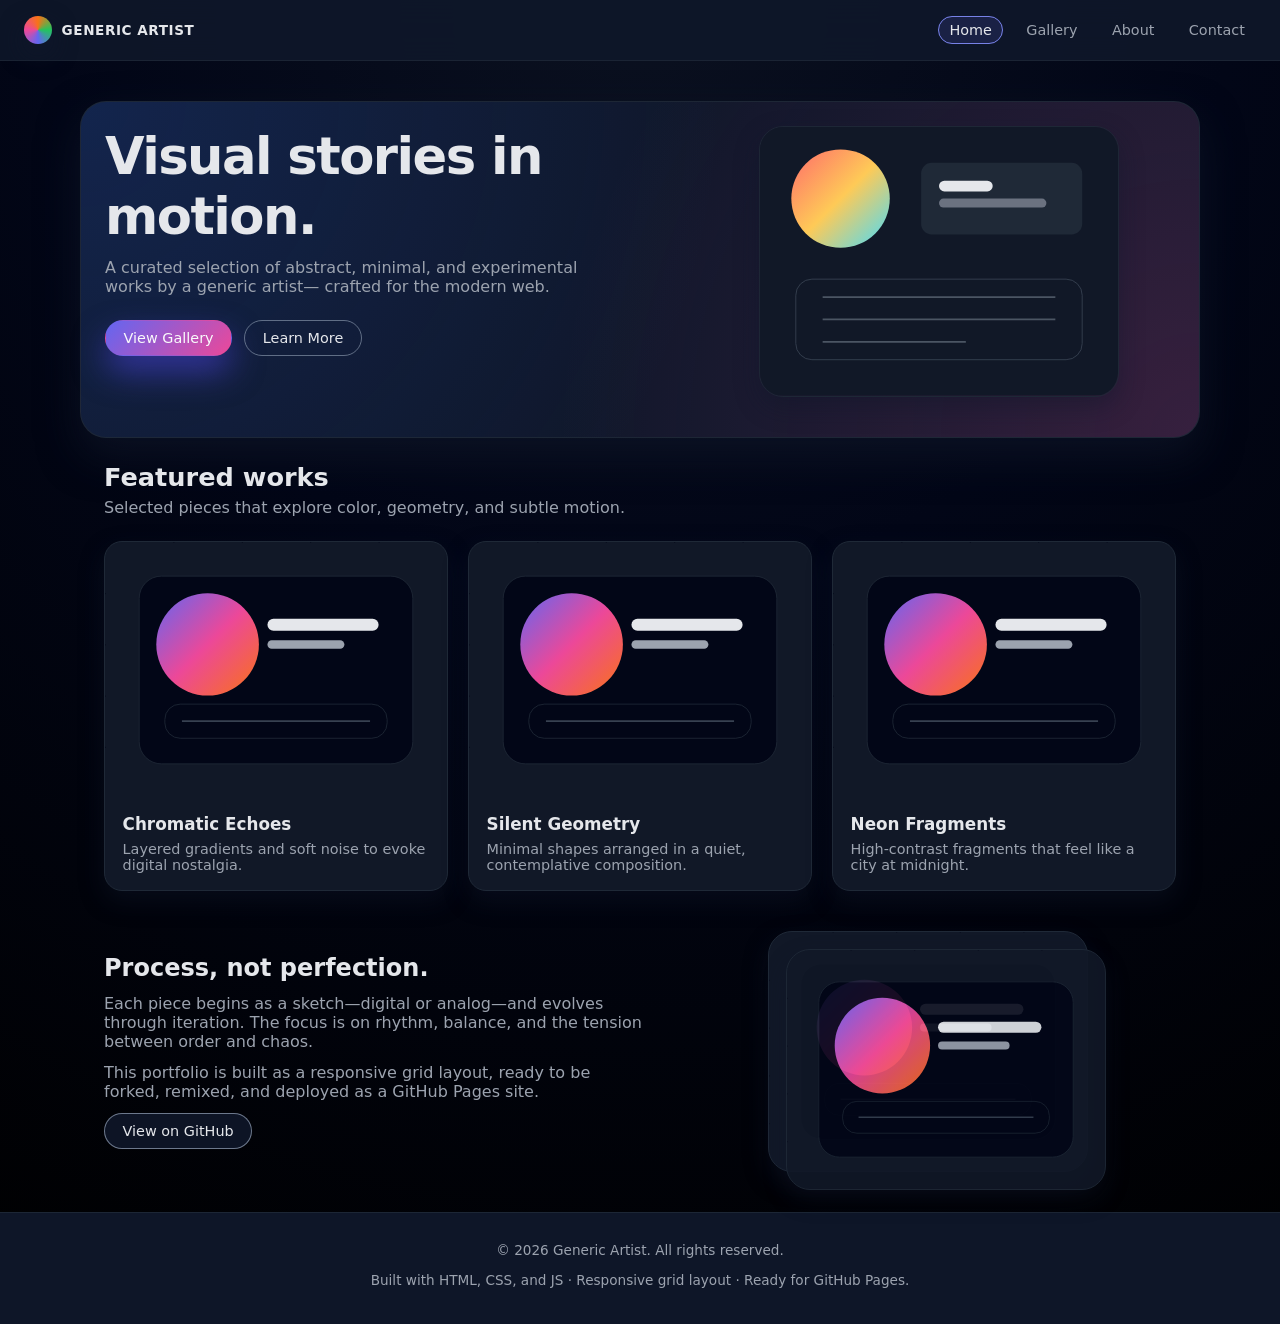
==== responsive-grid-layout/artist-portfolio/index.html @ 162f3e60 "update" ====
<!DOCTYPE html>
<html lang="en">
<head>
  <meta charset="UTF-8" />
  <title>Artist Portfolio – Home</title>
  <meta name="viewport" content="width=device-width, initial-scale=1" />
  <meta name="description" content="Premium responsive portfolio for a generic artist." />
  <link rel="stylesheet" href="css/style.css" />
</head>
<body>
  <header class="site-header">
    <div class="logo">
      <span class="logo-mark"></span>
      <span class="logo-text">Generic Artist</span>
    </div>
    <button class="nav-toggle" aria-label="Toggle navigation">
      <span></span><span></span>
    </button>
    <nav class="site-nav">
      <a href="index.html" class="active">Home</a>
      <a href="gallery.html">Gallery</a>
      <a href="about.html">About</a>
      <a href="contact.html">Contact</a>
    </nav>
  </header>

  <main>
    <section class="hero">
      <div class="hero-content">
        <h1>Visual stories in motion.</h1>
        <p>
          A curated selection of abstract, minimal, and experimental works by a generic artist—
          crafted for the modern web.
        </p>
        <div class="hero-actions">
          <a href="gallery.html" class="btn primary">View Gallery</a>
          <a href="about.html" class="btn ghost">Learn More</a>
        </div>
      </div>
      <div class="hero-media">
        <!-- SVG hero placeholder -->
        <svg viewBox="0 0 400 300" xmlns="http://www.w3.org/2000/svg" class="hero-svg">
          <defs>
            <linearGradient id="gradHero" x1="0" y1="0" x2="1" y2="1">
              <stop offset="0%" stop-color="#ff6b6b" />
              <stop offset="50%" stop-color="#feca57" />
              <stop offset="100%" stop-color="#48dbfb" />
            </linearGradient>
          </defs>
          <rect x="0" y="0" width="400" height="300" fill="#111827" />
          <circle cx="90" cy="80" r="55" fill="url(#gradHero)" />
          <rect x="180" y="40" width="180" height="80" rx="12" fill="#1f2937" />
          <rect x="200" y="60" width="60" height="12" rx="6" fill="#e5e7eb" />
          <rect x="200" y="80" width="120" height="10" rx="5" fill="#6b7280" />
          <rect x="40" y="170" width="320" height="90" rx="18" fill="#111827" stroke="#374151" />
          <line x1="70" y1="190" x2="330" y2="190" stroke="#4b5563" stroke-width="2" />
          <line x1="70" y1="215" x2="330" y2="215" stroke="#4b5563" stroke-width="2" />
          <line x1="70" y1="240" x2="230" y2="240" stroke="#4b5563" stroke-width="2" />
        </svg>
      </div>
    </section>

    <section class="section featured">
      <div class="section-header">
        <h2>Featured works</h2>
        <p>Selected pieces that explore color, geometry, and subtle motion.</p>
      </div>
      <div class="grid grid-featured">
        <article class="card artwork-card">
          <div class="card-media">
            <img src="assets/placeholder.svg" alt="Artwork placeholder" />
          </div>
          <div class="card-body">
            <h3>Chromatic Echoes</h3>
            <p>Layered gradients and soft noise to evoke digital nostalgia.</p>
          </div>
        </article>
        <article class="card artwork-card">
          <div class="card-media">
            <img src="assets/placeholder.svg" alt="Artwork placeholder" />
          </div>
          <div class="card-body">
            <h3>Silent Geometry</h3>
            <p>Minimal shapes arranged in a quiet, contemplative composition.</p>
          </div>
        </article>
        <article class="card artwork-card">
          <div class="card-media">
            <img src="assets/placeholder.svg" alt="Artwork placeholder" />
          </div>
          <div class="card-body">
            <h3>Neon Fragments</h3>
            <p>High-contrast fragments that feel like a city at midnight.</p>
          </div>
        </article>
      </div>
    </section>

    <section class="section split">
      <div class="split-text">
        <h2>Process, not perfection.</h2>
        <p>
          Each piece begins as a sketch—digital or analog—and evolves through iteration.
          The focus is on rhythm, balance, and the tension between order and chaos.
        </p>
        <p>
          This portfolio is built as a responsive grid layout, ready to be forked, remixed,
          and deployed as a GitHub Pages site.
        </p>
        <a href="https://github.com" target="_blank" rel="noopener" class="btn secondary">
          View on GitHub
        </a>
      </div>
      <div class="split-media">
        <div class="stacked-cards">
          <div class="stack-card">
            <img src="assets/placeholder.svg" alt="Process sketch placeholder" />
          </div>
          <div class="stack-card offset">
            <img src="assets/placeholder.svg" alt="Process sketch placeholder" />
          </div>
        </div>
      </div>
    </section>
  </main>

  <footer class="site-footer">
    <p>© <span id="year"></span> Generic Artist. All rights reserved.</p>
    <p class="footer-meta">Built with HTML, CSS, and JS · Responsive grid layout · Ready for GitHub Pages.</p>
  </footer>

  <script src="js/script.js"></script>
</body>
</html>
---- responsive-grid-layout/artist-portfolio/css/style.css ----
:root {
  --bg: #020617;
  --bg-elevated: #0f172a;
  --bg-soft: #111827;
  --border-soft: #1f2937;
  --text: #e5e7eb;
  --text-muted: #9ca3af;
  --accent: #6366f1;
  --accent-soft: rgba(99, 102, 241, 0.15);
  --accent-strong: #ec4899;
  --danger: #ef4444;
  --radius-lg: 18px;
  --radius-md: 12px;
  --radius-sm: 8px;
  --shadow-soft: 0 18px 40px rgba(15, 23, 42, 0.65);
  --shadow-subtle: 0 10px 24px rgba(15, 23, 42, 0.45);
  --transition-fast: 160ms ease-out;
  --transition-med: 220ms ease-out;
  --max-width: 1120px;
}

*,
*::before,
*::after {
  box-sizing: border-box;
}

html,
body {
  margin: 0;
  padding: 0;
  font-family: system-ui, -apple-system, BlinkMacSystemFont, "SF Pro Text", "Segoe UI",
    sans-serif;
  background: radial-gradient(circle at top, #0b1120 0, #020617 40%, #000 100%);
  color: var(--text);
}

body {
  min-height: 100vh;
  display: flex;
  flex-direction: column;
}

/* Layout */

.site-header {
  position: sticky;
  top: 0;
  z-index: 20;
  display: flex;
  align-items: center;
  justify-content: space-between;
  padding: 1rem 1.5rem;
  background: rgba(15, 23, 42, 0.92);
  backdrop-filter: blur(16px);
  border-bottom: 1px solid rgba(31, 41, 55, 0.8);
}

.logo {
  display: inline-flex;
  align-items: center;
  gap: 0.6rem;
}

.logo-mark {
  width: 28px;
  height: 28px;
  border-radius: 999px;
  background: conic-gradient(from 180deg, #6366f1, #ec4899, #f97316, #22c55e, #6366f1);
  box-shadow: 0 0 0 1px rgba(15, 23, 42, 0.9), 0 10px 24px rgba(15, 23, 42, 0.9);
}

.logo-text {
  font-weight: 600;
  letter-spacing: 0.04em;
  text-transform: uppercase;
  font-size: 0.85rem;
  color: var(--text);
}

.site-nav {
  display: flex;
  align-items: center;
  gap: 0.75rem;
}

.site-nav a {
  position: relative;
  font-size: 0.9rem;
  color: var(--text-muted);
  text-decoration: none;
  padding: 0.35rem 0.7rem;
  border-radius: 999px;
  transition: color var(--transition-fast), background var(--transition-fast),
    transform var(--transition-fast);
}

.site-nav a::after {
  content: "";
  position: absolute;
  inset: 0;
  border-radius: inherit;
  border: 1px solid transparent;
  transition: border-color var(--transition-fast), opacity var(--transition-fast);
  opacity: 0;
}

.site-nav a:hover {
  color: var(--text);
  background: rgba(15, 23, 42, 0.9);
  transform: translateY(-1px);
}

.site-nav a:hover::after {
  border-color: rgba(148, 163, 184, 0.6);
  opacity: 1;
}

.site-nav a.active {
  color: var(--text);
  background: var(--accent-soft);
}

.site-nav a.active::after {
  border-color: rgba(129, 140, 248, 0.9);
  opacity: 1;
}

.nav-toggle {
  display: none;
  border: none;
  background: transparent;
  padding: 0.4rem;
  border-radius: 999px;
  cursor: pointer;
}

.nav-toggle span {
  display: block;
  width: 18px;
  height: 2px;
  border-radius: 999px;
  background: var(--text);
  margin: 3px 0;
}

/* Hero */

main {
  flex: 1;
}

.hero {
  max-width: var(--max-width);
  margin: 2.5rem auto 1.5rem;
  padding: 1.5rem 1.5rem 2.5rem;
  display: grid;
  grid-template-columns: minmax(0, 1.2fr) minmax(0, 1fr);
  gap: 2rem;
  background: radial-gradient(circle at top left, rgba(37, 99, 235, 0.18), transparent 55%),
    radial-gradient(circle at bottom right, rgba(236, 72, 153, 0.18), transparent 55%),
    var(--bg-elevated);
  border-radius: 26px;
  box-shadow: var(--shadow-soft);
  border: 1px solid rgba(31, 41, 55, 0.9);
}

.hero-content h1 {
  font-size: clamp(2.4rem, 3vw + 1.4rem, 3.2rem);
  letter-spacing: -0.03em;
  margin: 0 0 0.75rem;
}

.hero-content p {
  margin: 0 0 1.5rem;
  color: var(--text-muted);
  max-width: 32rem;
}

.hero-actions {
  display: flex;
  flex-wrap: wrap;
  gap: 0.75rem;
}

.hero-media {
  display: flex;
  align-items: center;
  justify-content: center;
}

.hero-svg {
  width: 100%;
  max-width: 360px;
  border-radius: 24px;
  box-shadow: var(--shadow-subtle);
  border: 1px solid rgba(31, 41, 55, 0.9);
}

/* Sections */

.section {
  max-width: var(--max-width);
  margin: 0 auto 2.5rem;
  padding: 0 1.5rem;
}

.section-header {
  display: flex;
  flex-direction: column;
  gap: 0.4rem;
  margin-bottom: 1.5rem;
}

.section-header h1,
.section-header h2 {
  margin: 0;
  font-size: 1.6rem;
}

.section-header p {
  margin: 0;
  color: var(--text-muted);
}

/* Grid */

.grid {
  display: grid;
  gap: 1.25rem;
}

.grid-featured {
  grid-template-columns: repeat(auto-fit, minmax(220px, 1fr));
}

.gallery-grid {
  grid-template-columns: repeat(auto-fit, minmax(220px, 1fr));
}

.contact-grid {
  grid-template-columns: minmax(0, 1.1fr) minmax(0, 1fr);
  align-items: flex-start;
}

/* Cards */

.card {
  background: var(--bg-soft);
  border-radius: var(--radius-lg);
  border: 1px solid var(--border-soft);
  box-shadow: var(--shadow-subtle);
  overflow: hidden;
  display: flex;
  flex-direction: column;
  transition: transform var(--transition-med), box-shadow var(--transition-med),
    border-color var(--transition-med), background var(--transition-med);
}

.card-media img,
.card-media svg {
  display: block;
  width: 100%;
  height: auto;
}

.card-body {
  padding: 1rem 1.1rem 1.1rem;
}

.card-body h3 {
  margin: 0 0 0.4rem;
  font-size: 1.05rem;
}

.card-body p {
  margin: 0;
  color: var(--text-muted);
  font-size: 0.9rem;
}

.artwork-card:hover {
  transform: translateY(-4px);
  box-shadow: 0 20px 40px rgba(15, 23, 42, 0.8);
  border-color: rgba(129, 140, 248, 0.7);
  background: radial-gradient(circle at top, rgba(37, 99, 235, 0.18), var(--bg-soft));
}

/* Split layout */

.split {
  max-width: var(--max-width);
  margin: 0 auto 2.5rem;
  padding: 0 1.5rem;
  display: grid;
  grid-template-columns: minmax(0, 1.1fr) minmax(0, 1fr);
  gap: 2rem;
  align-items: center;
}

.split-text h2,
.split-text h1 {
  margin-top: 0;
  margin-bottom: 0.75rem;
}

.split-text p {
  margin: 0 0 0.75rem;
  color: var(--text-muted);
}

.split-media {
  display: flex;
  justify-content: center;
}

.stacked-cards {
  position: relative;
  width: 100%;
  max-width: 320px;
}

.stack-card {
  background: var(--bg-soft);
  border-radius: 24px;
  border: 1px solid var(--border-soft);
  box-shadow: var(--shadow-subtle);
  overflow: hidden;
}

.stack-card img {
  width: 100%;
  display: block;
}

.stack-card.offset {
  position: absolute;
  inset: 0;
  transform: translate(18px, 18px);
  opacity: 0.9;
}

/* About */

.about-section {
  margin-top: 2.5rem;
}

.avatar-svg {
  width: 100%;
  max-width: 260px;
  border-radius: 24px;
  box-shadow: var(--shadow-subtle);
  border: 1px solid rgba(31, 41, 55, 0.9);
}

.about-grid {
  margin-top: 1.5rem;
  display: grid;
  grid-template-columns: repeat(auto-fit, minmax(180px, 1fr));
  gap: 1rem;
}

.about-card {
  background: var(--bg-soft);
  border-radius: var(--radius-md);
  border: 1px solid var(--border-soft);
  padding: 0.9rem 1rem;
}

.about-card h3 {
  margin: 0 0 0.4rem;
  font-size: 0.95rem;
}

.about-card p {
  margin: 0;
  color: var(--text-muted);
  font-size: 0.88rem;
}

/* Contact */

.contact-section {
  margin-top: 2.5rem;
}

.contact-card {
  background: var(--bg-soft);
  border-radius: var(--radius-lg);
  border: 1px solid var(--border-soft);
  padding: 1.2rem 1.3rem;
  box-shadow: var(--shadow-subtle);
}

.contact-card p {
  margin: 0 0 0.75rem;
  color: var(--text-muted);
}

.contact-meta {
  list-style: none;
  padding: 0;
  margin: 0.75rem 0 0;
  font-size: 0.9rem;
}

.contact-meta li {
  margin-bottom: 0.35rem;
}

.contact-form-card {
  background: var(--bg-soft);
  border-radius: var(--radius-lg);
  border: 1px solid var(--border-soft);
  padding: 1.2rem 1.3rem;
  box-shadow: var(--shadow-subtle);
}

.contact-form {
  display: flex;
  flex-direction: column;
  gap: 0.75rem;
}

.form-row {
  display: flex;
  flex-direction: column;
  gap: 0.25rem;
}

.form-row label {
  font-size: 0.85rem;
  color: var(--text-muted);
}

.form-row input,
.form-row textarea {
  border-radius: var(--radius-md);
  border: 1px solid rgba(31, 41, 55, 0.9);
  background: #020617;
  color: var(--text);
  padding: 0.55rem 0.7rem;
  font-size: 0.9rem;
  outline: none;
  transition: border-color var(--transition-fast), box-shadow var(--transition-fast),
    background var(--transition-fast);
}

.form-row input::placeholder,
.form-row textarea::placeholder {
  color: #4b5563;
}

.form-row input:focus,
.form-row textarea:focus {
  border-color: rgba(129, 140, 248, 0.9);
  box-shadow: 0 0 0 1px rgba(129, 140, 248, 0.7);
  background: #020617;
}

.form-note {
  margin: 0.4rem 0 0;
  font-size: 0.8rem;
  color: var(--text-muted);
}

.form-status {
  margin: 0.3rem 0 0;
  font-size: 0.85rem;
}

/* Buttons */

.btn {
  display: inline-flex;
  align-items: center;
  justify-content: center;
  gap: 0.35rem;
  padding: 0.55rem 1.1rem;
  border-radius: 999px;
  border: 1px solid transparent;
  font-size: 0.9rem;
  font-weight: 500;
  cursor: pointer;
  text-decoration: none;
  transition: background var(--transition-med), color var(--transition-med),
    box-shadow var(--transition-med), transform var(--transition-med), border-color var(--transition-med);
}

.btn.primary {
  background: linear-gradient(135deg, #6366f1, #ec4899);
  color: #f9fafb;
  box-shadow: 0 16px 32px rgba(79, 70, 229, 0.55);
}

.btn.primary:hover {
  transform: translateY(-1px);
  box-shadow: 0 20px 40px rgba(79, 70, 229, 0.7);
}

.btn.secondary {
  background: rgba(15, 23, 42, 0.9);
  color: var(--text);
  border-color: rgba(148, 163, 184, 0.7);
}

.btn.secondary:hover {
  background: rgba(15, 23, 42, 1);
  transform: translateY(-1px);
}

.btn.ghost {
  background: transparent;
  color: var(--text);
  border-color: rgba(148, 163, 184, 0.6);
}

.btn.ghost:hover {
  background: rgba(15, 23, 42, 0.9);
}

/* Footer */

.site-footer {
  border-top: 1px solid rgba(31, 41, 55, 0.9);
  padding: 1rem 1.5rem 1.4rem;
  font-size: 0.85rem;
  color: var(--text-muted);
  text-align: center;
  background: rgba(15, 23, 42, 0.96);
}

.footer-meta {
  margin-top: 0.3rem;
}

/* Responsive */

@media (max-width: 900px) {
  .hero {
    grid-template-columns: minmax(0, 1fr);
  }

  .split {
    grid-template-columns: minmax(0, 1fr);
  }

  .contact-grid {
    grid-template-columns: minmax(0, 1fr);
  }

  .hero-media {
    order: -1;
  }
}

@media (max-width: 720px) {
  .site-header {
    padding-inline: 1rem;
  }

  .nav-toggle {
    display: inline-flex;
  }

  .site-nav {
    position: absolute;
    inset-inline: 0;
    top: 100%;
    padding: 0.5rem 1rem 0.75rem;
    background: rgba(15, 23, 42, 0.98);
    border-bottom: 1px solid rgba(31, 41, 55, 0.9);
    display: none;
    flex-direction: column;
    gap: 0.25rem;
  }

  .site-nav.open {
    display: flex;
  }

  .hero,
  .section,
  .split {
    padding-inline: 1rem;
  }
}

@media (max-width: 480px) {
  .hero {
    margin-top: 1.5rem;
    padding: 1.1rem 1rem 1.7rem;
  }

  .card-body {
    padding-inline: 0.9rem;
  }
}
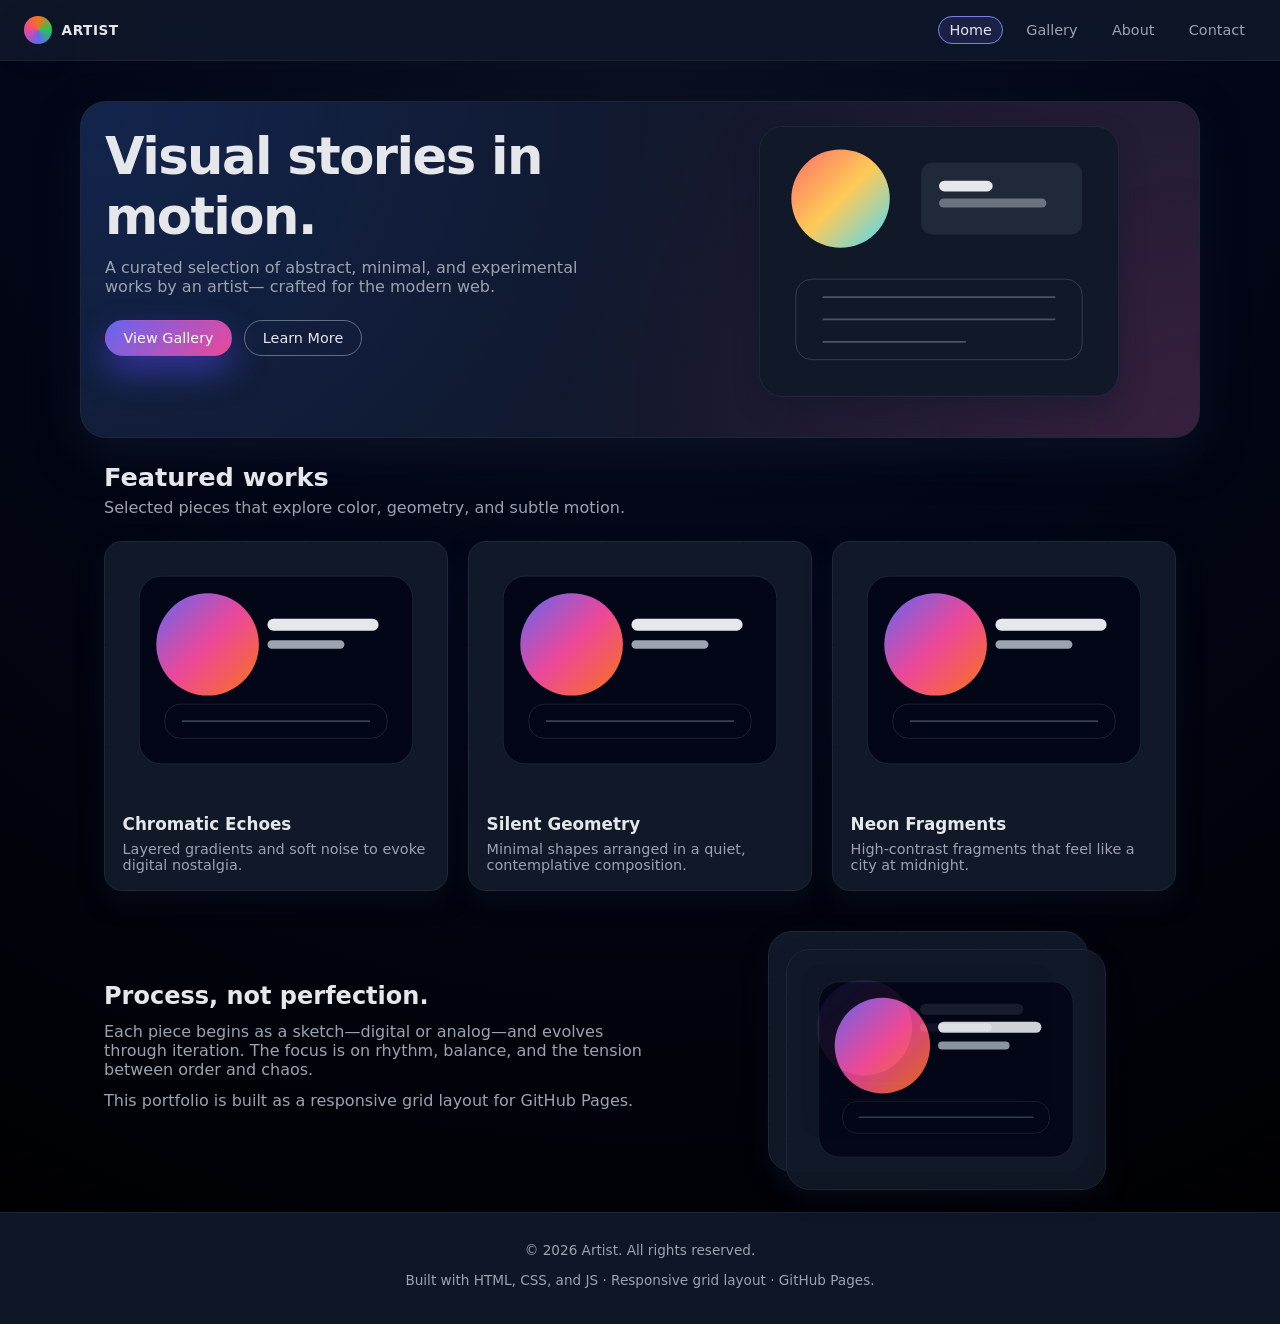
==== commit 032846be: "changes" ====
--- a/responsive-grid-layout/artist-portfolio/index.html
+++ b/responsive-grid-layout/artist-portfolio/index.html
@@ -4,14 +4,14 @@
   <meta charset="UTF-8" />
   <title>Artist Portfolio – Home</title>
   <meta name="viewport" content="width=device-width, initial-scale=1" />
-  <meta name="description" content="Premium responsive portfolio for a generic artist." />
+  <meta name="description" content="Premium responsive portfolio for a artist." />
   <link rel="stylesheet" href="css/style.css" />
 </head>
 <body>
   <header class="site-header">
     <div class="logo">
       <span class="logo-mark"></span>
-      <span class="logo-text">Generic Artist</span>
+      <span class="logo-text">Artist</span>
     </div>
     <button class="nav-toggle" aria-label="Toggle navigation">
       <span></span><span></span>
@@ -29,7 +29,7 @@
       <div class="hero-content">
         <h1>Visual stories in motion.</h1>
         <p>
-          A curated selection of abstract, minimal, and experimental works by a generic artist—
+          A curated selection of abstract, minimal, and experimental works by an artist—
           crafted for the modern web.
         </p>
         <div class="hero-actions">
@@ -104,12 +104,8 @@
           The focus is on rhythm, balance, and the tension between order and chaos.
         </p>
         <p>
-          This portfolio is built as a responsive grid layout, ready to be forked, remixed,
-          and deployed as a GitHub Pages site.
+          This portfolio is built as a responsive grid layout for GitHub Pages.
         </p>
-        <a href="https://github.com" target="_blank" rel="noopener" class="btn secondary">
-          View on GitHub
-        </a>
       </div>
       <div class="split-media">
         <div class="stacked-cards">
@@ -125,8 +121,8 @@
   </main>
 
   <footer class="site-footer">
-    <p>© <span id="year"></span> Generic Artist. All rights reserved.</p>
-    <p class="footer-meta">Built with HTML, CSS, and JS · Responsive grid layout · Ready for GitHub Pages.</p>
+    <p>© <span id="year"></span> Artist. All rights reserved.</p>
+    <p class="footer-meta">Built with HTML, CSS, and JS · Responsive grid layout · GitHub Pages.</p>
   </footer>
 
   <script src="js/script.js"></script>
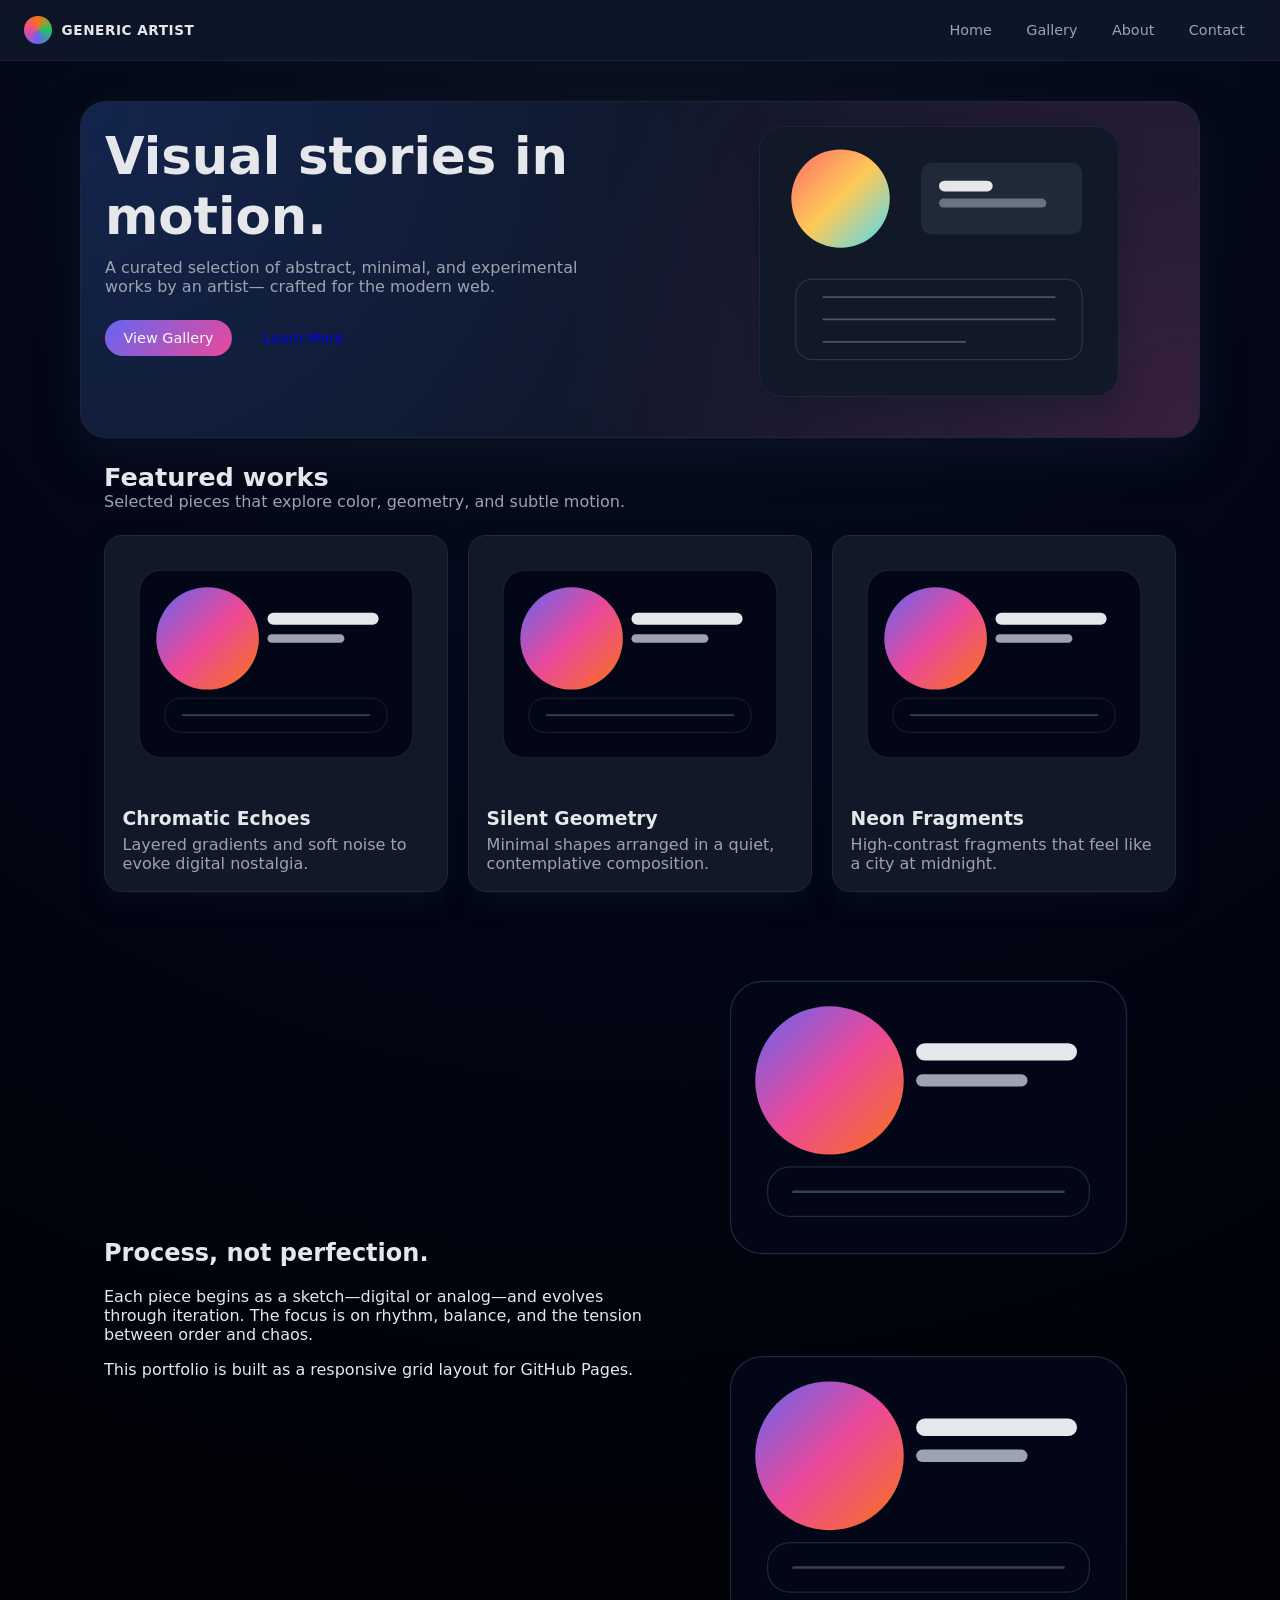
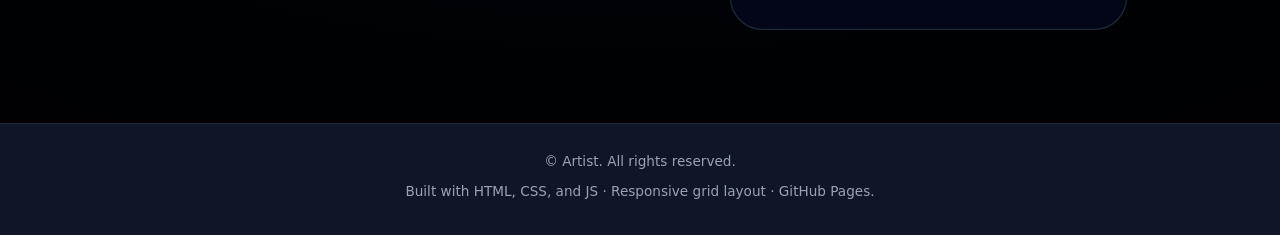
==== commit 265882b6: "update" ====
--- a/responsive-grid-layout/artist-portfolio/index.html
+++ b/responsive-grid-layout/artist-portfolio/index.html
@@ -8,21 +8,26 @@
   <link rel="stylesheet" href="css/style.css" />
 </head>
 <body>
-  <header class="site-header">
-    <div class="logo">
-      <span class="logo-mark"></span>
-      <span class="logo-text">Artist</span>
-    </div>
-    <button class="nav-toggle" aria-label="Toggle navigation">
-      <span></span><span></span>
-    </button>
-    <nav class="site-nav">
-      <a href="index.html" class="active">Home</a>
-      <a href="gallery.html">Gallery</a>
-      <a href="about.html">About</a>
-      <a href="contact.html">Contact</a>
-    </nav>
-  </header>
+
+<header class="site-header">
+  <div class="logo">
+    <span class="logo-mark"></span>
+    <span class="logo-text">Generic Artist</span>
+  </div>
+
+  <!-- PURE CSS TOGGLE -->
+  <input type="checkbox" id="menu-toggle" class="menu-toggle">
+  <label for="menu-toggle" class="hamburger">
+    <span></span>
+  </label>
+
+  <nav class="site-nav">
+    <a href="index.html">Home</a>
+    <a href="gallery.html">Gallery</a>
+    <a href="about.html">About</a>
+    <a href="contact.html">Contact</a>
+  </nav>
+</header>
 
   <main>
     <section class="hero">
--- a/responsive-grid-layout/artist-portfolio/css/style.css
+++ b/responsive-grid-layout/artist-portfolio/css/style.css
@@ -41,12 +41,11 @@
   flex-direction: column;
 }
 
-/* Layout */
-
+/* HEADER */
 .site-header {
   position: sticky;
   top: 0;
-  z-index: 20;
+  z-index: 50;
   display: flex;
   align-items: center;
   justify-content: space-between;
@@ -78,6 +77,7 @@
   color: var(--text);
 }
 
+/* DESKTOP NAV */
 .site-nav {
   display: flex;
   align-items: center;
@@ -93,16 +93,9 @@
   border-radius: 999px;
   transition: color var(--transition-fast), background var(--transition-fast),
     transform var(--transition-fast);
-}
-
-.site-nav a::after {
-  content: "";
-  position: absolute;
-  inset: 0;
-  border-radius: inherit;
-  border: 1px solid transparent;
-  transition: border-color var(--transition-fast), opacity var(--transition-fast);
-  opacity: 0;
+  display: inline-flex;
+  align-items: center;
+  white-space: nowrap;
 }
 
 .site-nav a:hover {
@@ -111,41 +104,98 @@
   transform: translateY(-1px);
 }
 
-.site-nav a:hover::after {
-  border-color: rgba(148, 163, 184, 0.6);
-  opacity: 1;
-}
-
 .site-nav a.active {
   color: var(--text);
   background: var(--accent-soft);
 }
 
-.site-nav a.active::after {
-  border-color: rgba(129, 140, 248, 0.9);
-  opacity: 1;
-}
-
-.nav-toggle {
+/* PURE CSS HAMBURGER TOGGLE */
+.menu-toggle {
   display: none;
-  border: none;
-  background: transparent;
-  padding: 0.4rem;
-  border-radius: 999px;
+}
+
+.hamburger {
+  display: none;
+  width: 40px;
+  height: 40px;
   cursor: pointer;
-}
-
-.nav-toggle span {
-  display: block;
-  width: 18px;
-  height: 2px;
-  border-radius: 999px;
+  position: relative;
+}
+
+.hamburger span,
+.hamburger::before,
+.hamburger::after {
+  content: "";
+  position: absolute;
+  width: 26px;
+  height: 3px;
   background: var(--text);
-  margin: 3px 0;
-}
-
-/* Hero */
-
+  border-radius: 3px;
+  left: 50%;
+  transform: translateX(-50%);
+  transition: 0.3s ease;
+}
+
+.hamburger::before {
+  top: 12px;
+}
+
+.hamburger span {
+  top: 18px;
+}
+
+.hamburger::after {
+  top: 24px;
+}
+
+/* HAMBURGER → X */
+.menu-toggle:checked + .hamburger span {
+  opacity: 0;
+}
+
+.menu-toggle:checked + .hamburger::before {
+  top: 18px;
+  transform: translateX(-50%) rotate(45deg);
+}
+
+.menu-toggle:checked + .hamburger::after {
+  top: 18px;
+  transform: translateX(-50%) rotate(-45deg);
+}
+
+/* MOBILE NAV */
+@media (max-width: 720px) {
+  .hamburger {
+    display: block;
+  }
+
+  .site-nav {
+    position: absolute;
+    top: 100%;
+    left: 0;
+    right: 0;
+    display: none;
+    flex-direction: column;
+    background: rgba(15, 23, 42, 0.98);
+    padding: 1rem;
+    border-bottom: 1px solid rgba(31, 41, 55, 0.9);
+    box-shadow: 0 8px 24px rgba(2, 6, 23, 0.6);
+  }
+
+  .menu-toggle:checked ~ .site-nav {
+    display: flex;
+  }
+
+  .site-nav a {
+    display: block;
+    width: 100%;
+    padding: 0.75rem 0.9rem;
+    border-radius: 10px;
+    color: var(--text);
+  }
+}
+
+/* HERO */
 main {
   flex: 1;
 }
@@ -167,7 +217,6 @@
 
 .hero-content h1 {
   font-size: clamp(2.4rem, 3vw + 1.4rem, 3.2rem);
-  letter-spacing: -0.03em;
   margin: 0 0 0.75rem;
 }
 
@@ -197,8 +246,7 @@
   border: 1px solid rgba(31, 41, 55, 0.9);
 }
 
-/* Sections */
-
+/* SECTIONS */
 .section {
   max-width: var(--max-width);
   margin: 0 auto 2.5rem;
@@ -206,9 +254,6 @@
 }
 
 .section-header {
-  display: flex;
-  flex-direction: column;
-  gap: 0.4rem;
   margin-bottom: 1.5rem;
 }
 
@@ -223,28 +268,22 @@
   color: var(--text-muted);
 }
 
-/* Grid */
-
+/* GRID */
 .grid {
   display: grid;
   gap: 1.25rem;
 }
 
-.grid-featured {
-  grid-template-columns: repeat(auto-fit, minmax(220px, 1fr));
-}
-
+.grid-featured,
 .gallery-grid {
   grid-template-columns: repeat(auto-fit, minmax(220px, 1fr));
 }
 
 .contact-grid {
   grid-template-columns: minmax(0, 1.1fr) minmax(0, 1fr);
-  align-items: flex-start;
-}
-
-/* Cards */
-
+}
+
+/* CARDS */
 .card {
   background: var(--bg-soft);
   border-radius: var(--radius-lg);
@@ -253,15 +292,12 @@
   overflow: hidden;
   display: flex;
   flex-direction: column;
-  transition: transform var(--transition-med), box-shadow var(--transition-med),
-    border-color var(--transition-med), background var(--transition-med);
-}
-
-.card-media img,
-.card-media svg {
+  transition: var(--transition-med);
+}
+
+.card-media img {
+  width: 100%;
   display: block;
-  width: 100%;
-  height: auto;
 }
 
 .card-body {
@@ -270,24 +306,14 @@
 
 .card-body h3 {
   margin: 0 0 0.4rem;
-  font-size: 1.05rem;
 }
 
 .card-body p {
   margin: 0;
   color: var(--text-muted);
-  font-size: 0.9rem;
-}
-
-.artwork-card:hover {
-  transform: translateY(-4px);
-  box-shadow: 0 20px 40px rgba(15, 23, 42, 0.8);
-  border-color: rgba(129, 140, 248, 0.7);
-  background: radial-gradient(circle at top, rgba(37, 99, 235, 0.18), var(--bg-soft));
-}
-
-/* Split layout */
-
+}
+
+/* SPLIT */
 .split {
   max-width: var(--max-width);
   margin: 0 auto 2.5rem;
@@ -298,50 +324,7 @@
   align-items: center;
 }
 
-.split-text h2,
-.split-text h1 {
-  margin-top: 0;
-  margin-bottom: 0.75rem;
-}
-
-.split-text p {
-  margin: 0 0 0.75rem;
-  color: var(--text-muted);
-}
-
-.split-media {
-  display: flex;
-  justify-content: center;
-}
-
-.stacked-cards {
-  position: relative;
-  width: 100%;
-  max-width: 320px;
-}
-
-.stack-card {
-  background: var(--bg-soft);
-  border-radius: 24px;
-  border: 1px solid var(--border-soft);
-  box-shadow: var(--shadow-subtle);
-  overflow: hidden;
-}
-
-.stack-card img {
-  width: 100%;
-  display: block;
-}
-
-.stack-card.offset {
-  position: absolute;
-  inset: 0;
-  transform: translate(18px, 18px);
-  opacity: 0.9;
-}
-
-/* About */
-
+/* ABOUT */
 .about-section {
   margin-top: 2.5rem;
 }
@@ -361,54 +344,12 @@
   gap: 1rem;
 }
 
-.about-card {
-  background: var(--bg-soft);
-  border-radius: var(--radius-md);
-  border: 1px solid var(--border-soft);
-  padding: 0.9rem 1rem;
-}
-
-.about-card h3 {
-  margin: 0 0 0.4rem;
-  font-size: 0.95rem;
-}
-
-.about-card p {
-  margin: 0;
-  color: var(--text-muted);
-  font-size: 0.88rem;
-}
-
-/* Contact */
-
+/* CONTACT */
 .contact-section {
   margin-top: 2.5rem;
 }
 
-.contact-card {
-  background: var(--bg-soft);
-  border-radius: var(--radius-lg);
-  border: 1px solid var(--border-soft);
-  padding: 1.2rem 1.3rem;
-  box-shadow: var(--shadow-subtle);
-}
-
-.contact-card p {
-  margin: 0 0 0.75rem;
-  color: var(--text-muted);
-}
-
-.contact-meta {
-  list-style: none;
-  padding: 0;
-  margin: 0.75rem 0 0;
-  font-size: 0.9rem;
-}
-
-.contact-meta li {
-  margin-bottom: 0.35rem;
-}
-
+.contact-card,
 .contact-form-card {
   background: var(--bg-soft);
   border-radius: var(--radius-lg);
@@ -423,55 +364,7 @@
   gap: 0.75rem;
 }
 
-.form-row {
-  display: flex;
-  flex-direction: column;
-  gap: 0.25rem;
-}
-
-.form-row label {
-  font-size: 0.85rem;
-  color: var(--text-muted);
-}
-
-.form-row input,
-.form-row textarea {
-  border-radius: var(--radius-md);
-  border: 1px solid rgba(31, 41, 55, 0.9);
-  background: #020617;
-  color: var(--text);
-  padding: 0.55rem 0.7rem;
-  font-size: 0.9rem;
-  outline: none;
-  transition: border-color var(--transition-fast), box-shadow var(--transition-fast),
-    background var(--transition-fast);
-}
-
-.form-row input::placeholder,
-.form-row textarea::placeholder {
-  color: #4b5563;
-}
-
-.form-row input:focus,
-.form-row textarea:focus {
-  border-color: rgba(129, 140, 248, 0.9);
-  box-shadow: 0 0 0 1px rgba(129, 140, 248, 0.7);
-  background: #020617;
-}
-
-.form-note {
-  margin: 0.4rem 0 0;
-  font-size: 0.8rem;
-  color: var(--text-muted);
-}
-
-.form-status {
-  margin: 0.3rem 0 0;
-  font-size: 0.85rem;
-}
-
-/* Buttons */
-
+/* BUTTONS */
 .btn {
   display: inline-flex;
   align-items: center;
@@ -484,44 +377,20 @@
   font-weight: 500;
   cursor: pointer;
   text-decoration: none;
-  transition: background var(--transition-med), color var(--transition-med),
-    box-shadow var(--transition-med), transform var(--transition-med), border-color var(--transition-med);
+  transition: var(--transition-med);
 }
 
 .btn.primary {
   background: linear-gradient(135deg, #6366f1, #ec4899);
   color: #f9fafb;
-  box-shadow: 0 16px 32px rgba(79, 70, 229, 0.55);
-}
-
-.btn.primary:hover {
-  transform: translateY(-1px);
-  box-shadow: 0 20px 40px rgba(79, 70, 229, 0.7);
 }
 
 .btn.secondary {
   background: rgba(15, 23, 42, 0.9);
   color: var(--text);
-  border-color: rgba(148, 163, 184, 0.7);
-}
-
-.btn.secondary:hover {
-  background: rgba(15, 23, 42, 1);
-  transform: translateY(-1px);
-}
-
-.btn.ghost {
-  background: transparent;
-  color: var(--text);
-  border-color: rgba(148, 163, 184, 0.6);
-}
-
-.btn.ghost:hover {
-  background: rgba(15, 23, 42, 0.9);
-}
-
-/* Footer */
-
+}
+
+/* FOOTER */
 .site-footer {
   border-top: 1px solid rgba(31, 41, 55, 0.9);
   padding: 1rem 1.5rem 1.4rem;
@@ -531,59 +400,19 @@
   background: rgba(15, 23, 42, 0.96);
 }
 
-.footer-meta {
-  margin-top: 0.3rem;
-}
-
-/* Responsive */
-
+/* RESPONSIVE */
 @media (max-width: 900px) {
   .hero {
     grid-template-columns: minmax(0, 1fr);
   }
-
   .split {
     grid-template-columns: minmax(0, 1fr);
   }
-
   .contact-grid {
     grid-template-columns: minmax(0, 1fr);
   }
-
   .hero-media {
     order: -1;
-  }
-}
-
-@media (max-width: 720px) {
-  .site-header {
-    padding-inline: 1rem;
-  }
-
-  .nav-toggle {
-    display: inline-flex;
-  }
-
-  .site-nav {
-    position: absolute;
-    inset-inline: 0;
-    top: 100%;
-    padding: 0.5rem 1rem 0.75rem;
-    background: rgba(15, 23, 42, 0.98);
-    border-bottom: 1px solid rgba(31, 41, 55, 0.9);
-    display: none;
-    flex-direction: column;
-    gap: 0.25rem;
-  }
-
-  .site-nav.open {
-    display: flex;
-  }
-
-  .hero,
-  .section,
-  .split {
-    padding-inline: 1rem;
   }
 }
 
@@ -592,8 +421,16 @@
     margin-top: 1.5rem;
     padding: 1.1rem 1rem 1.7rem;
   }
-
   .card-body {
     padding-inline: 0.9rem;
   }
-}
+  .hamburger {
+    width: 36px;
+    height: 36px;
+  }
+  .hamburger::before,
+  .hamburger::after,
+  .hamburger span {
+    width: 22px;
+  }
+}
